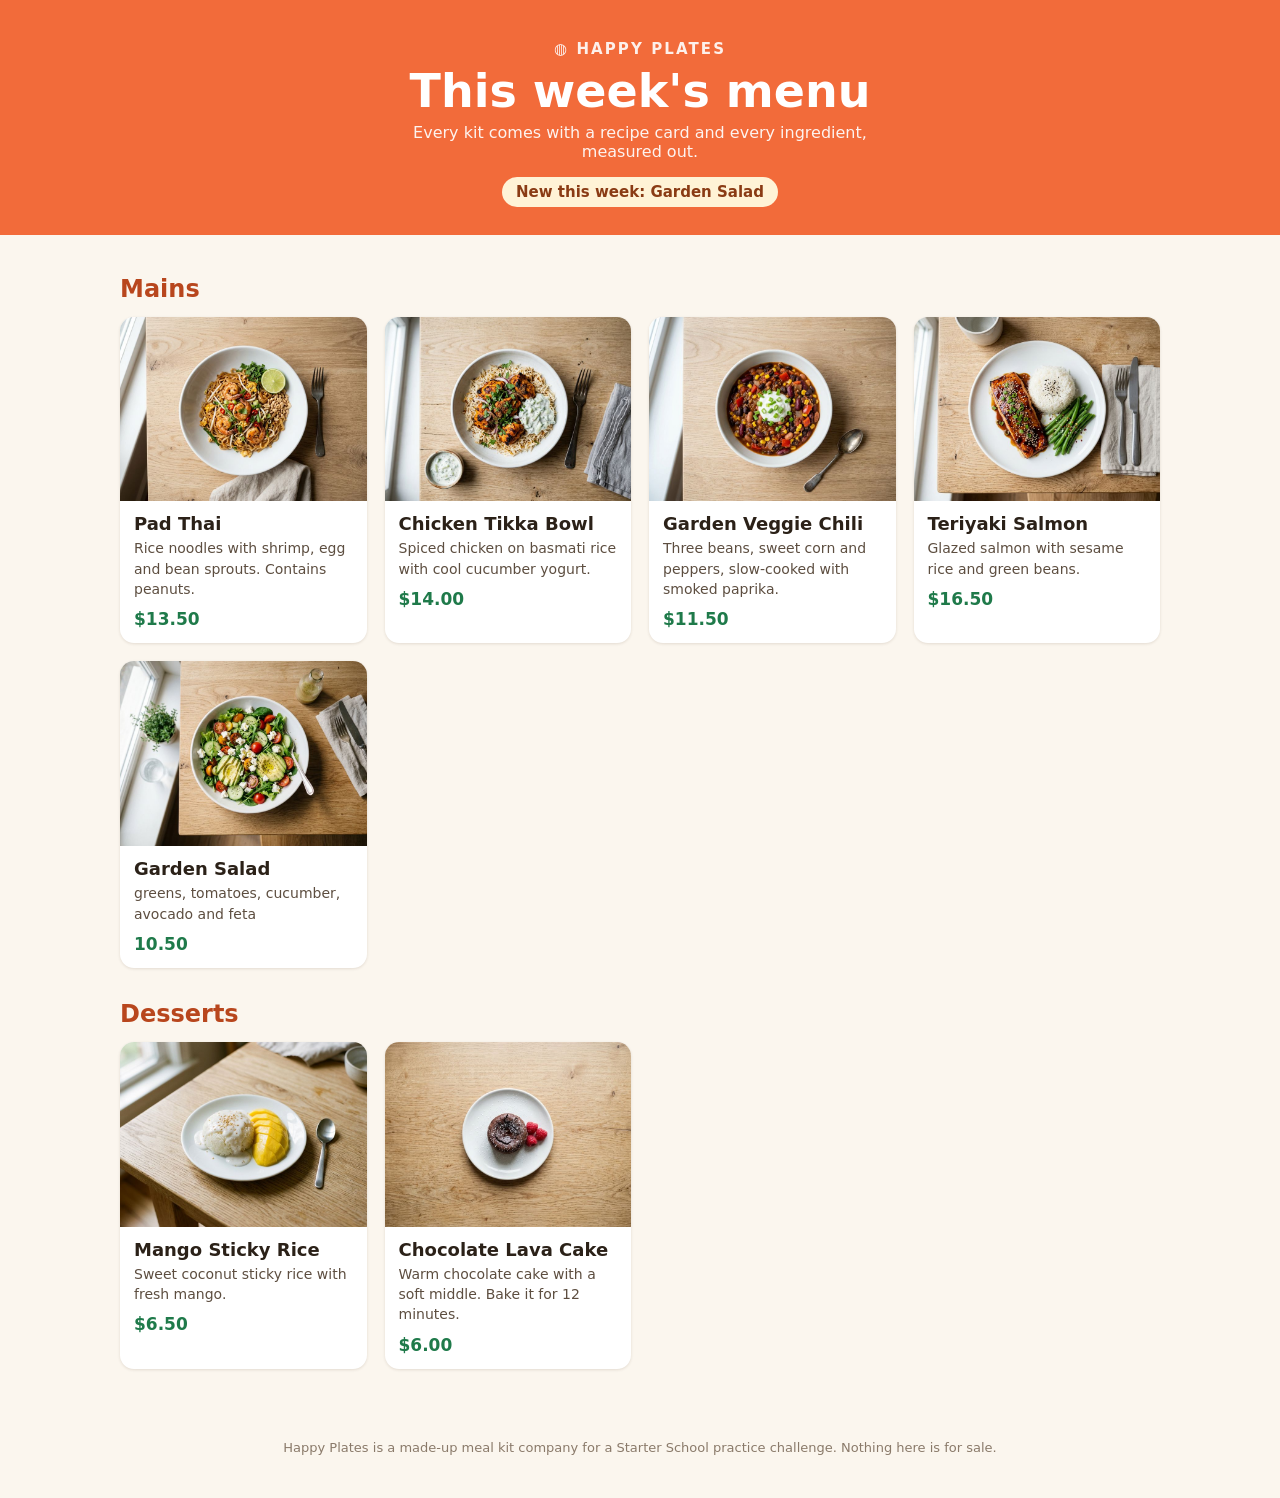
==== index.html @ 40142091 "removed dollar sign to the Garden Salad menu" ====
<!DOCTYPE html>
<html lang="en">
<head>
  <meta charset="utf-8">
  <meta name="viewport" content="width=device-width, initial-scale=1">
  <meta name="robots" content="noindex">
  <title>Happy Plates · This week's menu</title>
  <link rel="stylesheet" href="style.css">
</head>
<body>
  <header class="top">
    <p class="logo">Happy Plates</p>
    <h1>This week's menu</h1>
    <p class="sub">Every kit comes with a recipe card and every ingredient, measured out.</p>
    <p class="new">New this week: Garden Salad</p>
  </header>

  <main>
    <h2>Mains</h2>
    <section class="menu">

      <article class="dish">
        <img src="photos/pad-thai.jpg" alt="Pad thai noodles with shrimp, crushed peanuts and a lime wedge">
        <h3>Pad Thai</h3>
        <p class="desc">Rice noodles with shrimp, egg and bean sprouts. Contains peanuts.</p>
        <p class="price">$13.50</p>
      </article>

      <article class="dish">
        <img src="photos/chicken-tikka-bowl.jpg" alt="Spiced chicken tikka over basmati rice with cucumber yogurt">
        <h3>Chicken Tikka Bowl</h3>
        <p class="desc">Spiced chicken on basmati rice with cool cucumber yogurt.</p>
        <p class="price">$14.00</p>
      </article>

      <article class="dish">
        <img src="photos/veggie-chili.jpg" alt="A bowl of three-bean chili with corn, peppers and sour cream">
        <h3>Garden Veggie Chili</h3>
        <p class="desc">Three beans, sweet corn and peppers, slow-cooked with smoked paprika.</p>
        <p class="price">$11.50</p>
      </article>

      <article class="dish">
        <img src="photos/teriyaki-salmon.jpg" alt="Glazed salmon with sesame seeds, white rice and green beans">
        <h3>Teriyaki Salmon</h3>
        <p class="desc">Glazed salmon with sesame rice and green beans.</p>
        <p class="price">$16.50</p>
      </article>

      <article class="dish">
        <img src="photos/garden-salad.jpg" alt="Fresh garden salad with avocado, cherry tomatoes, cucumber, and feta cheese on a wooden table">
        <h3>Garden Salad</h3>
        <p class="desc">greens, tomatoes, cucumber, avocado and feta</p>
        <p class="price">10.50</p>
      </article>
      
      <!-- END OF MAINS: add new mains above this line -->
    </section>

    <h2>Desserts</h2>
    <section class="menu">

      <article class="dish">
        <img src="photos/mango-sticky-rice.jpg" alt="Mango slices next to sticky rice with coconut sauce">
        <h3>Mango Sticky Rice</h3>
        <p class="desc">Sweet coconut sticky rice with fresh mango.</p>
        <p class="price">$6.50</p>
      </article>

      <article class="dish">
        <img src="photos/lava-cake.jpg" alt="A small chocolate lava cake with powdered sugar and raspberries">
        <h3>Chocolate Lava Cake</h3>
        <p class="desc">Warm chocolate cake with a soft middle. Bake it for 12 minutes.</p>
        <p class="price">$6.00</p>
      </article>

    </section>
  </main>

  <footer>
    <p>Happy Plates is a made-up meal kit company for a Starter School practice challenge. Nothing here is for sale.</p>
  </footer>
</body>
</html>
---- style.css ----
/* Happy Plates menu · a made-up meal kit company for a Starter School practice challenge */
* { box-sizing: border-box; }
body { margin: 0; font-family: system-ui, -apple-system, "Segoe UI", Roboto, sans-serif; color: #2b2118; background: #fbf6ee; }
.top { text-align: center; padding: 40px 20px 28px; background: #f26b3a; color: #fff; }
.logo { margin: 0; font-weight: 800; font-size: 15px; letter-spacing: .14em; text-transform: uppercase; opacity: .9; }
.logo::before { content: "◍ "; }
h1 { margin: 8px 0 6px; font-size: clamp(30px, 6vw, 46px); line-height: 1.1; }
.sub { margin: 0 auto; max-width: 520px; font-size: 16px; opacity: .92; }
.new { display: inline-block; margin: 16px 0 0; padding: 6px 14px; border-radius: 99px; background: #fff3d6; color: #8a3b14; font-weight: 700; font-size: 15px; }
main { max-width: 1080px; margin: 0 auto; padding: 8px 20px 40px; }
h2 { margin: 32px 0 14px; font-size: 24px; color: #b8461d; }
.menu { display: grid; grid-template-columns: repeat(auto-fill, minmax(240px, 1fr)); gap: 18px; }
.dish { background: #fff; border-radius: 14px; overflow: hidden; box-shadow: 0 1px 3px rgba(60, 35, 10, .12); }
.dish img { display: block; width: 100%; aspect-ratio: 4 / 3; object-fit: cover; background: #eadfce; }
.dish h3 { margin: 12px 14px 4px; font-size: 18px; }
.desc { margin: 0 14px; font-size: 14px; line-height: 1.45; color: #5d4e40; }
.price { margin: 10px 14px 14px; font-weight: 800; font-size: 17px; color: #1f7a4a; }
footer { text-align: center; padding: 18px 20px 30px; font-size: 13px; color: #8a7a6a; }
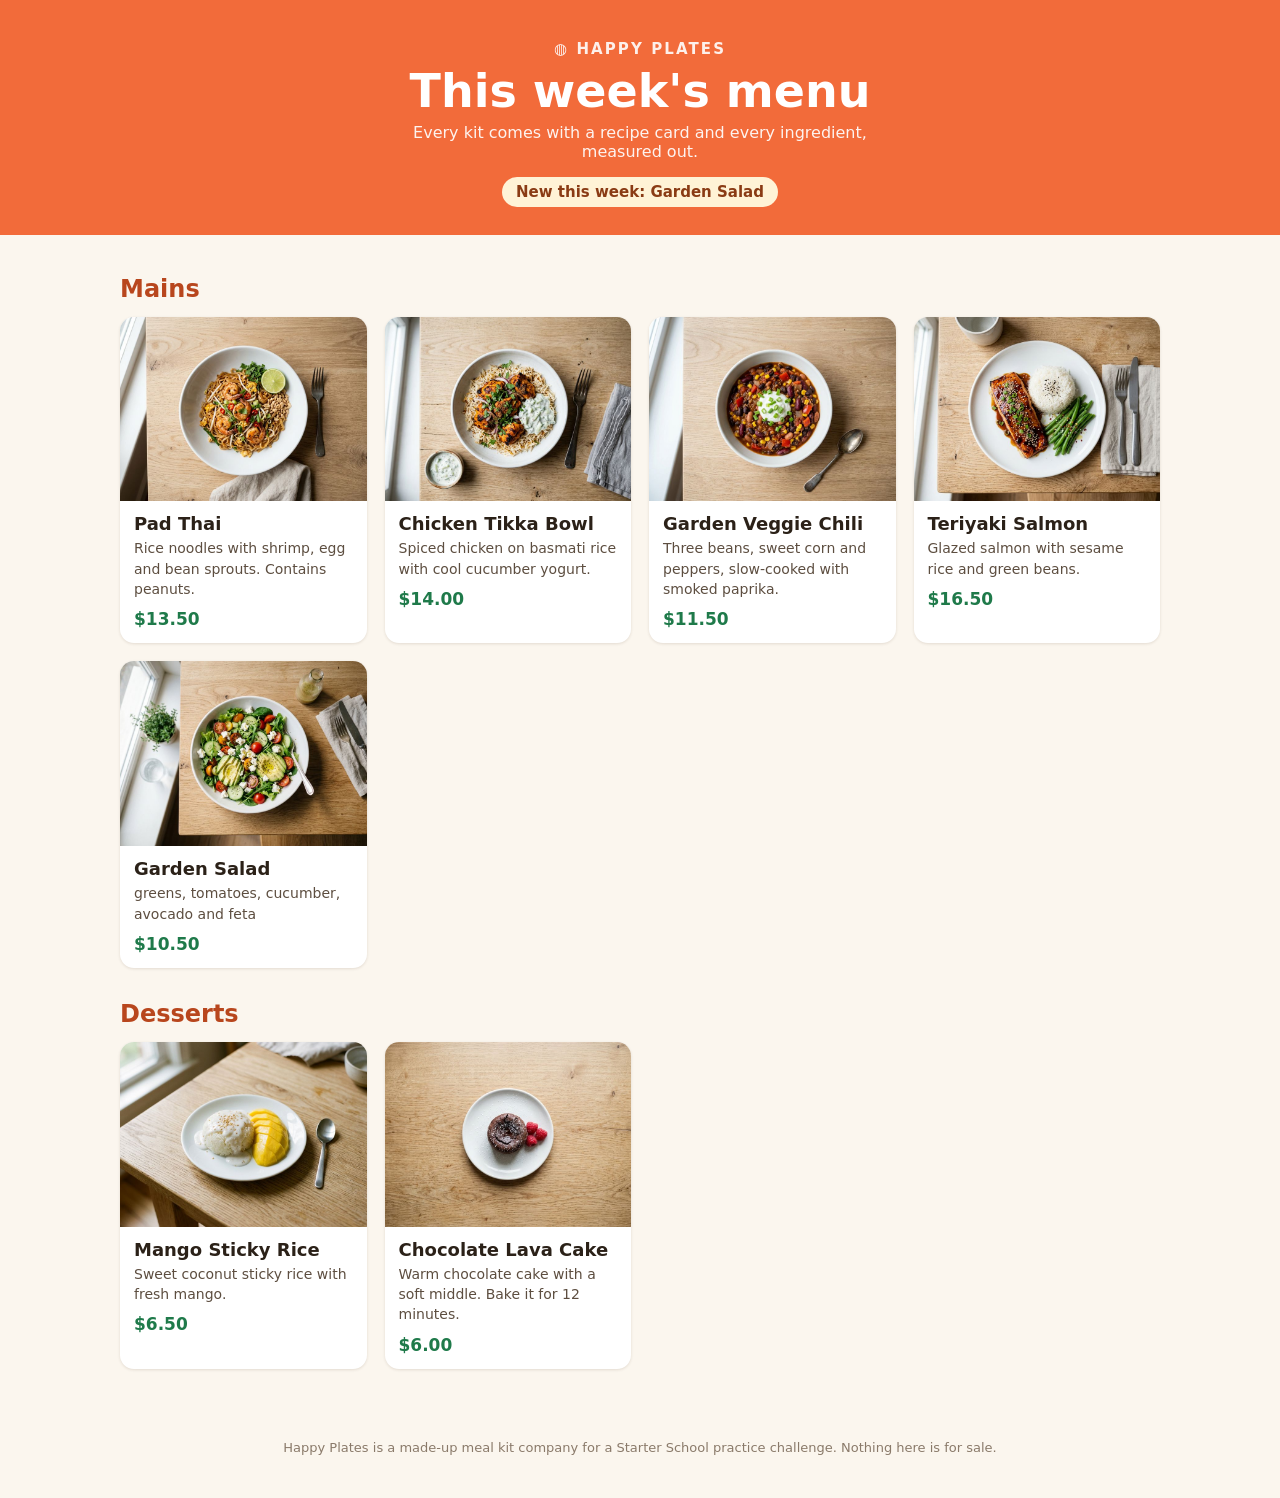
==== commit 26c4adb9: "added dollar sign again in the garden salad price" ====
--- a/index.html
+++ b/index.html
@@ -51,7 +51,7 @@
         <img src="photos/garden-salad.jpg" alt="Fresh garden salad with avocado, cherry tomatoes, cucumber, and feta cheese on a wooden table">
         <h3>Garden Salad</h3>
         <p class="desc">greens, tomatoes, cucumber, avocado and feta</p>
-        <p class="price">10.50</p>
+        <p class="price">$10.50</p>
       </article>
       
       <!-- END OF MAINS: add new mains above this line -->
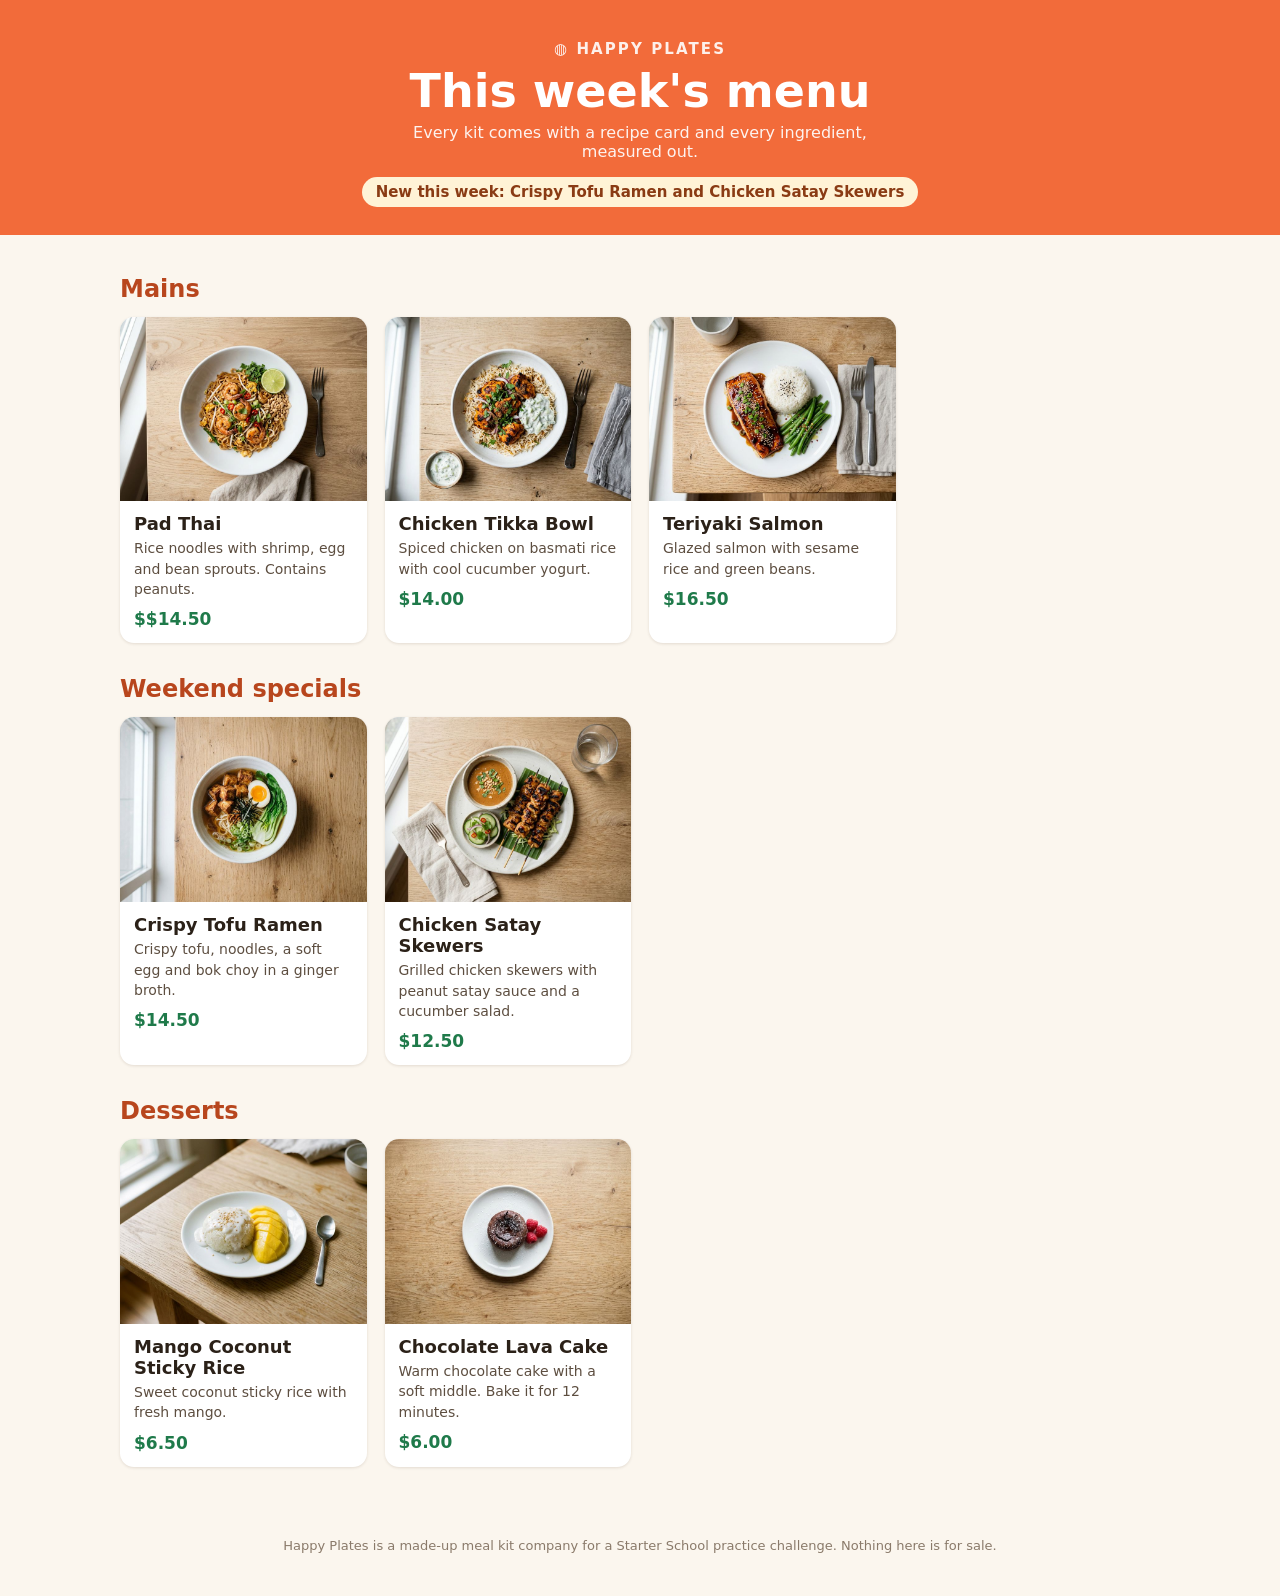
==== commit 16f85e2a: "Fix review problems: Tofu ramen, pad thai price, alt text to skewers, add peanut desc in skewers, an" ====
--- a/index.html
+++ b/index.html
@@ -1,4 +1,4 @@
-<!DOCTYPE html>
+ <!DOCTYPE html>
 <html lang="en">
 <head>
   <meta charset="utf-8">
@@ -12,7 +12,7 @@
     <p class="logo">Happy Plates</p>
     <h1>This week's menu</h1>
     <p class="sub">Every kit comes with a recipe card and every ingredient, measured out.</p>
-    <p class="new">New this week: Garden Salad</p>
+    <p class="new">New this week: Crispy Tofu Ramen and Chicken Satay Skewers</p>
   </header>
 
   <main>
@@ -23,7 +23,7 @@
         <img src="photos/pad-thai.jpg" alt="Pad thai noodles with shrimp, crushed peanuts and a lime wedge">
         <h3>Pad Thai</h3>
         <p class="desc">Rice noodles with shrimp, egg and bean sprouts. Contains peanuts.</p>
-        <p class="price">$13.50</p>
+        <p class="price">$$14.50</p>
       </article>
 
       <article class="dish">
@@ -34,27 +34,32 @@
       </article>
 
       <article class="dish">
-        <img src="photos/veggie-chili.jpg" alt="A bowl of three-bean chili with corn, peppers and sour cream">
-        <h3>Garden Veggie Chili</h3>
-        <p class="desc">Three beans, sweet corn and peppers, slow-cooked with smoked paprika.</p>
-        <p class="price">$11.50</p>
-      </article>
-
-      <article class="dish">
         <img src="photos/teriyaki-salmon.jpg" alt="Glazed salmon with sesame seeds, white rice and green beans">
         <h3>Teriyaki Salmon</h3>
         <p class="desc">Glazed salmon with sesame rice and green beans.</p>
         <p class="price">$16.50</p>
       </article>
 
+      <!-- END OF MAINS: add new mains above this line -->
+    </section>
+
+    <h2>Weekend specials</h2>
+    <section class="menu">
+
       <article class="dish">
-        <img src="photos/garden-salad.jpg" alt="Fresh garden salad with avocado, cherry tomatoes, cucumber, and feta cheese on a wooden table">
-        <h3>Garden Salad</h3>
-        <p class="desc">greens, tomatoes, cucumber, avocado and feta</p>
-        <p class="price">$10.50</p>
+        <img src="photos/tofu-ramen.jpg" alt="A bowl of ramen with crispy tofu, a soft egg and bok choy">
+        <h3>Crispy Tofu Ramen</h3>
+        <p class="desc">Crispy tofu, noodles, a soft egg and bok choy in a ginger broth.</p>
+        <p class="price">$14.50</p>
       </article>
-      
-      <!-- END OF MAINS: add new mains above this line -->
+
+      <article class="dish">
+        <img src="photos/satay-skewers.jpg" alt="A grilled chicken satay skewers served with satay peanut sauce and cucumber salad">
+        <h3>Chicken Satay Skewers</h3>
+        <p class="desc">Grilled chicken skewers with peanut satay sauce and a cucumber salad.</p>
+        <p class="price">$12.50</p>
+      </article>
+
     </section>
 
     <h2>Desserts</h2>
@@ -62,7 +67,7 @@
 
       <article class="dish">
         <img src="photos/mango-sticky-rice.jpg" alt="Mango slices next to sticky rice with coconut sauce">
-        <h3>Mango Sticky Rice</h3>
+        <h3>Mango Coconut Sticky Rice</h3>
         <p class="desc">Sweet coconut sticky rice with fresh mango.</p>
         <p class="price">$6.50</p>
       </article>
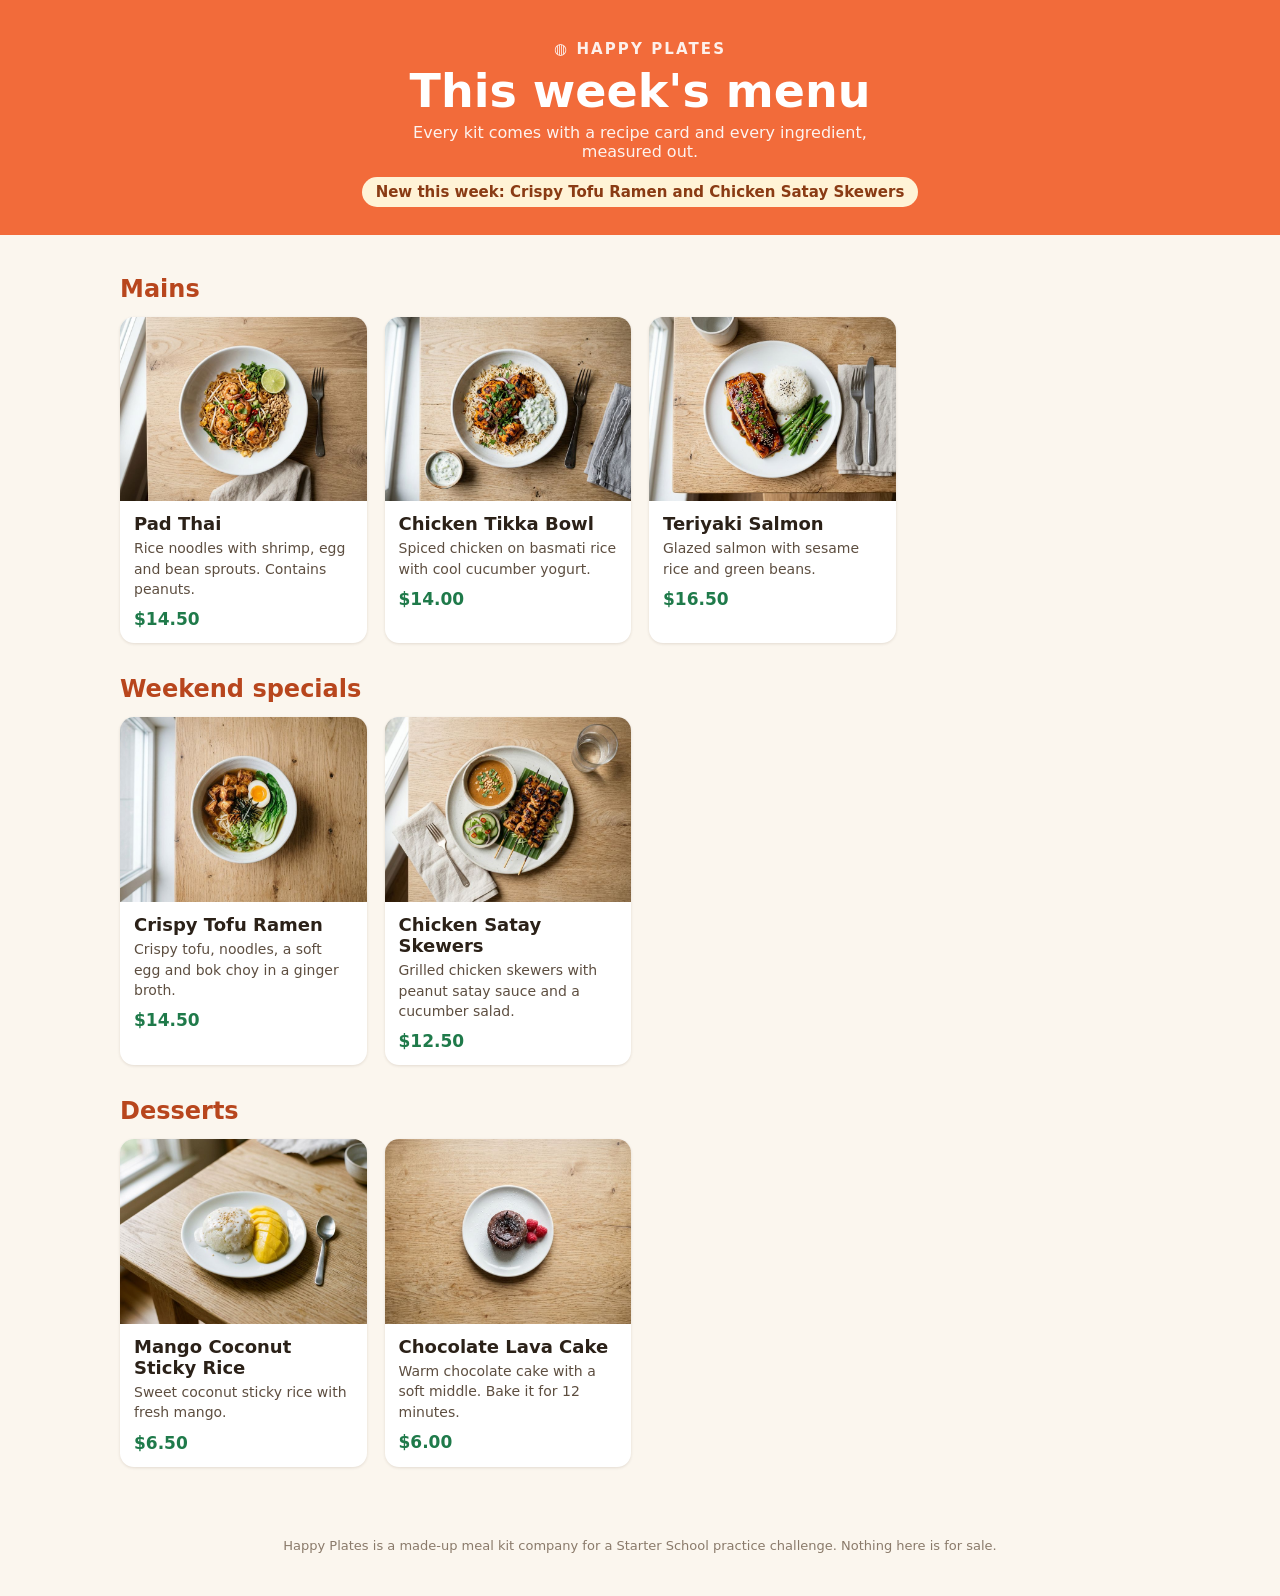
==== commit c3678e4e: "remove the double dollar sign in pad thai" ====
--- a/index.html
+++ b/index.html
@@ -23,7 +23,7 @@
         <img src="photos/pad-thai.jpg" alt="Pad thai noodles with shrimp, crushed peanuts and a lime wedge">
         <h3>Pad Thai</h3>
         <p class="desc">Rice noodles with shrimp, egg and bean sprouts. Contains peanuts.</p>
-        <p class="price">$$14.50</p>
+        <p class="price">$14.50</p>
       </article>
 
       <article class="dish">
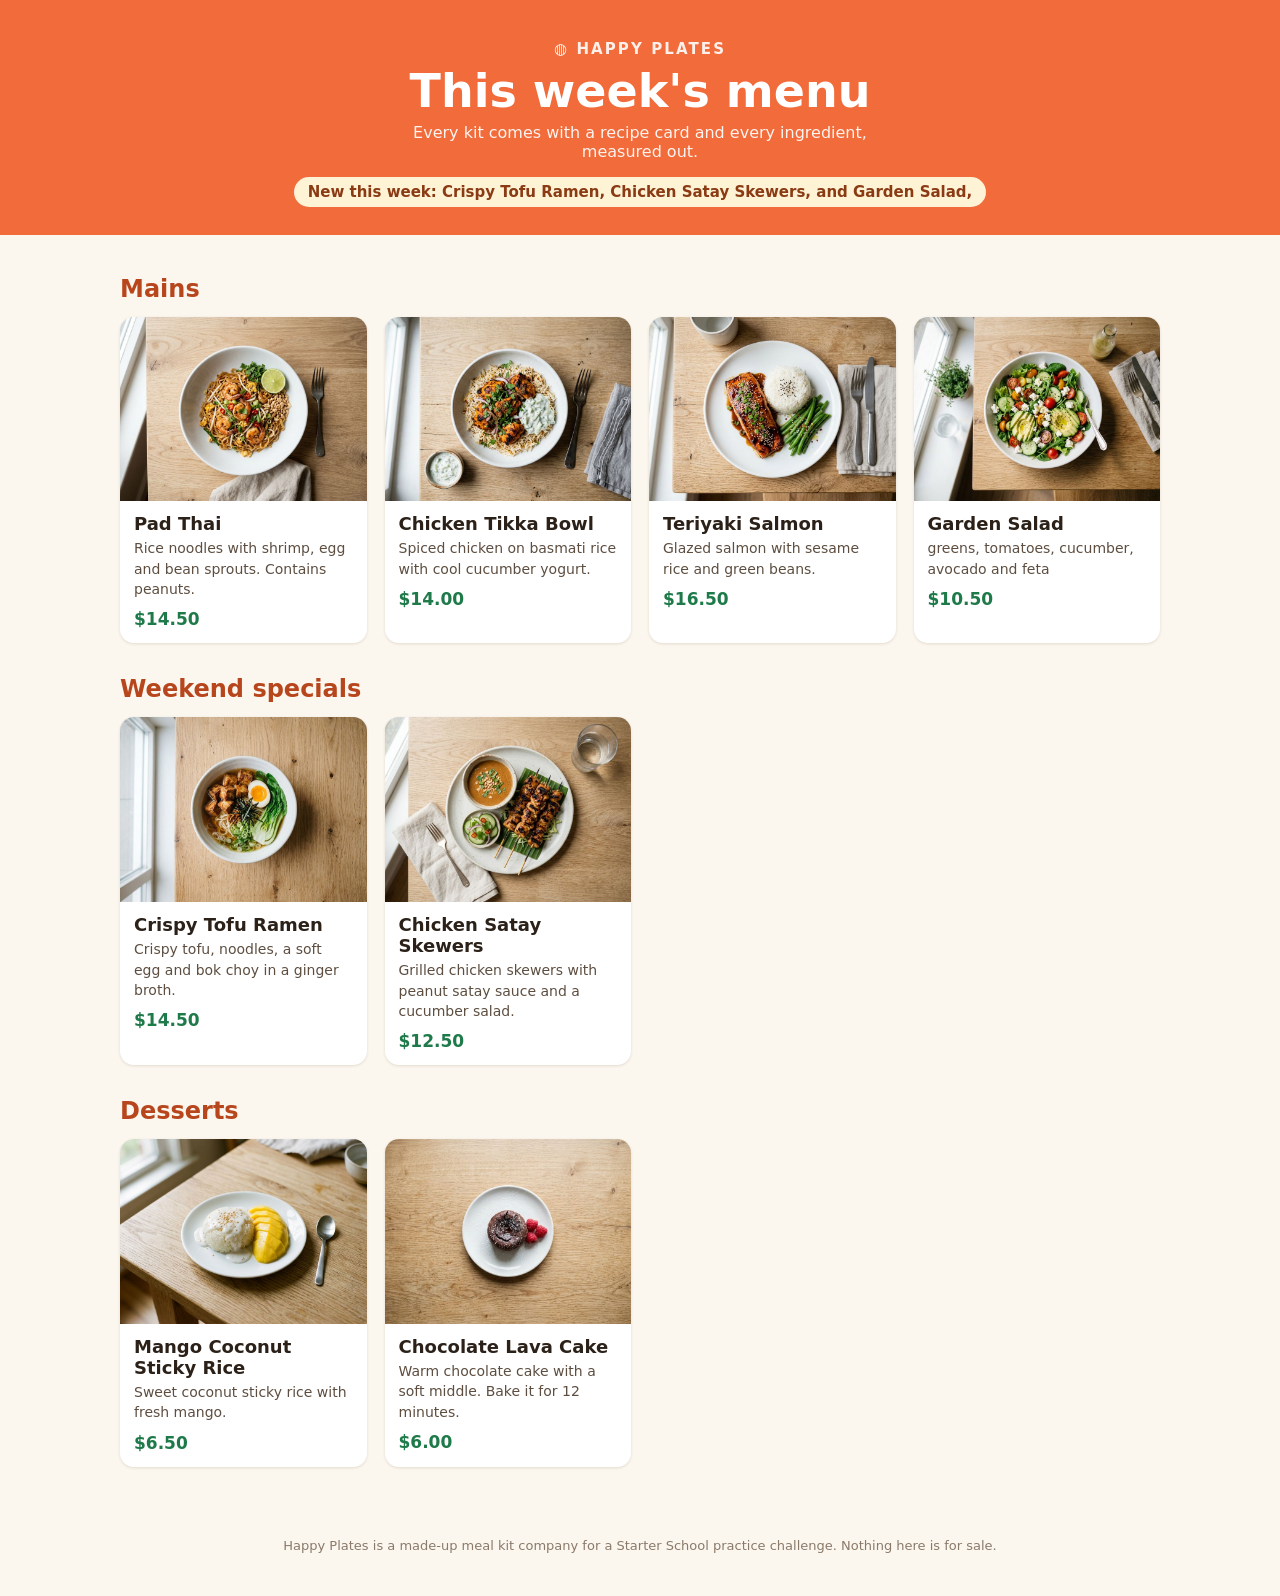
==== commit 47d23ad9: "Merge branch 'main' into add-dish-aubrey" ====
--- a/index.html
+++ b/index.html
@@ -12,7 +12,7 @@
     <p class="logo">Happy Plates</p>
     <h1>This week's menu</h1>
     <p class="sub">Every kit comes with a recipe card and every ingredient, measured out.</p>
-    <p class="new">New this week: Crispy Tofu Ramen and Chicken Satay Skewers</p>
+    <p class="new">New this week: Crispy Tofu Ramen, Chicken Satay Skewers, and Garden Salad, </p>
   </header>
 
   <main>
@@ -40,6 +40,13 @@
         <p class="price">$16.50</p>
       </article>
 
+      <article class="dish">
+        <img src="photos/garden-salad.jpg" alt="Fresh garden salad with avocado, cherry tomatoes, cucumber, and feta cheese on a wooden table">
+        <h3>Garden Salad</h3>
+        <p class="desc">greens, tomatoes, cucumber, avocado and feta</p>
+        <p class="price">$10.50</p>
+      </article>
+      
       <!-- END OF MAINS: add new mains above this line -->
     </section>
 
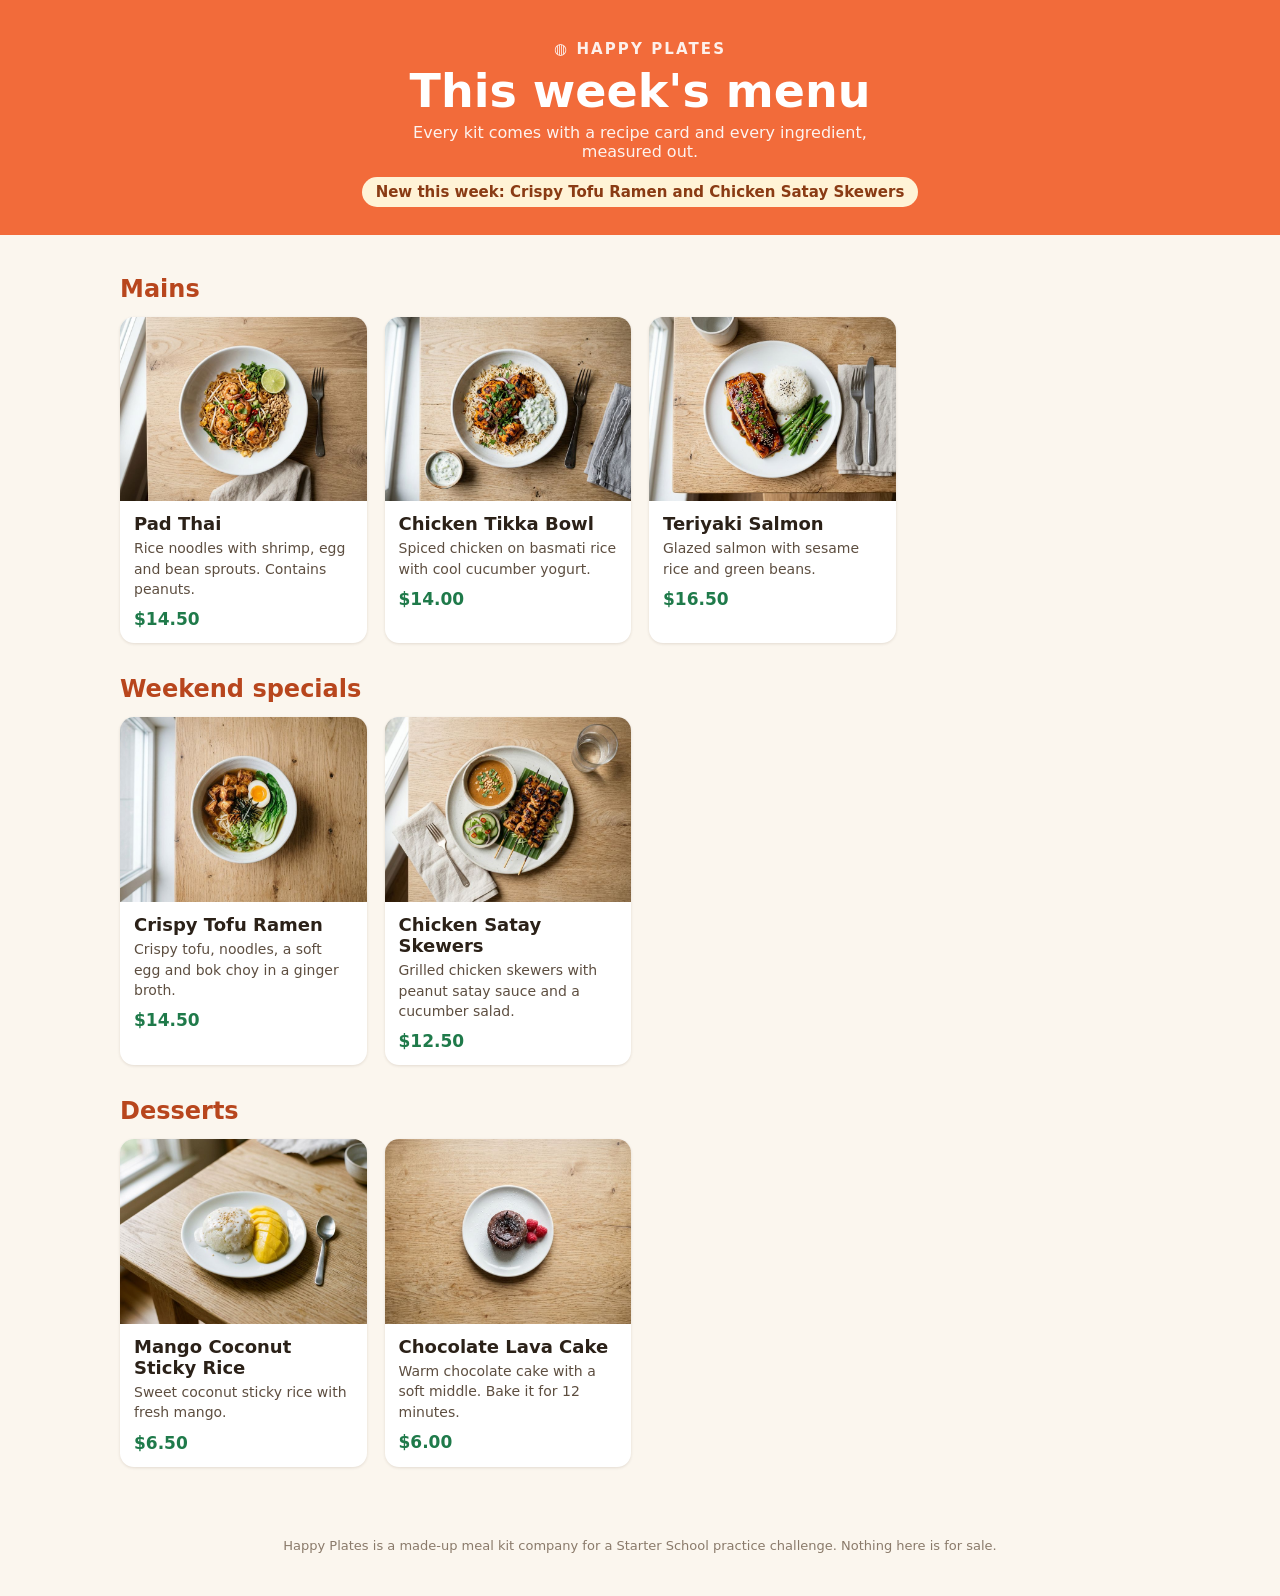
==== commit 32e65550: "Revert " Add Garden Salad at $10.50"" ====
--- a/index.html
+++ b/index.html
@@ -12,7 +12,7 @@
     <p class="logo">Happy Plates</p>
     <h1>This week's menu</h1>
     <p class="sub">Every kit comes with a recipe card and every ingredient, measured out.</p>
-    <p class="new">New this week: Crispy Tofu Ramen, Chicken Satay Skewers, and Garden Salad, </p>
+    <p class="new">New this week: Crispy Tofu Ramen and Chicken Satay Skewers</p>
   </header>
 
   <main>
@@ -40,13 +40,6 @@
         <p class="price">$16.50</p>
       </article>
 
-      <article class="dish">
-        <img src="photos/garden-salad.jpg" alt="Fresh garden salad with avocado, cherry tomatoes, cucumber, and feta cheese on a wooden table">
-        <h3>Garden Salad</h3>
-        <p class="desc">greens, tomatoes, cucumber, avocado and feta</p>
-        <p class="price">$10.50</p>
-      </article>
-      
       <!-- END OF MAINS: add new mains above this line -->
     </section>
 
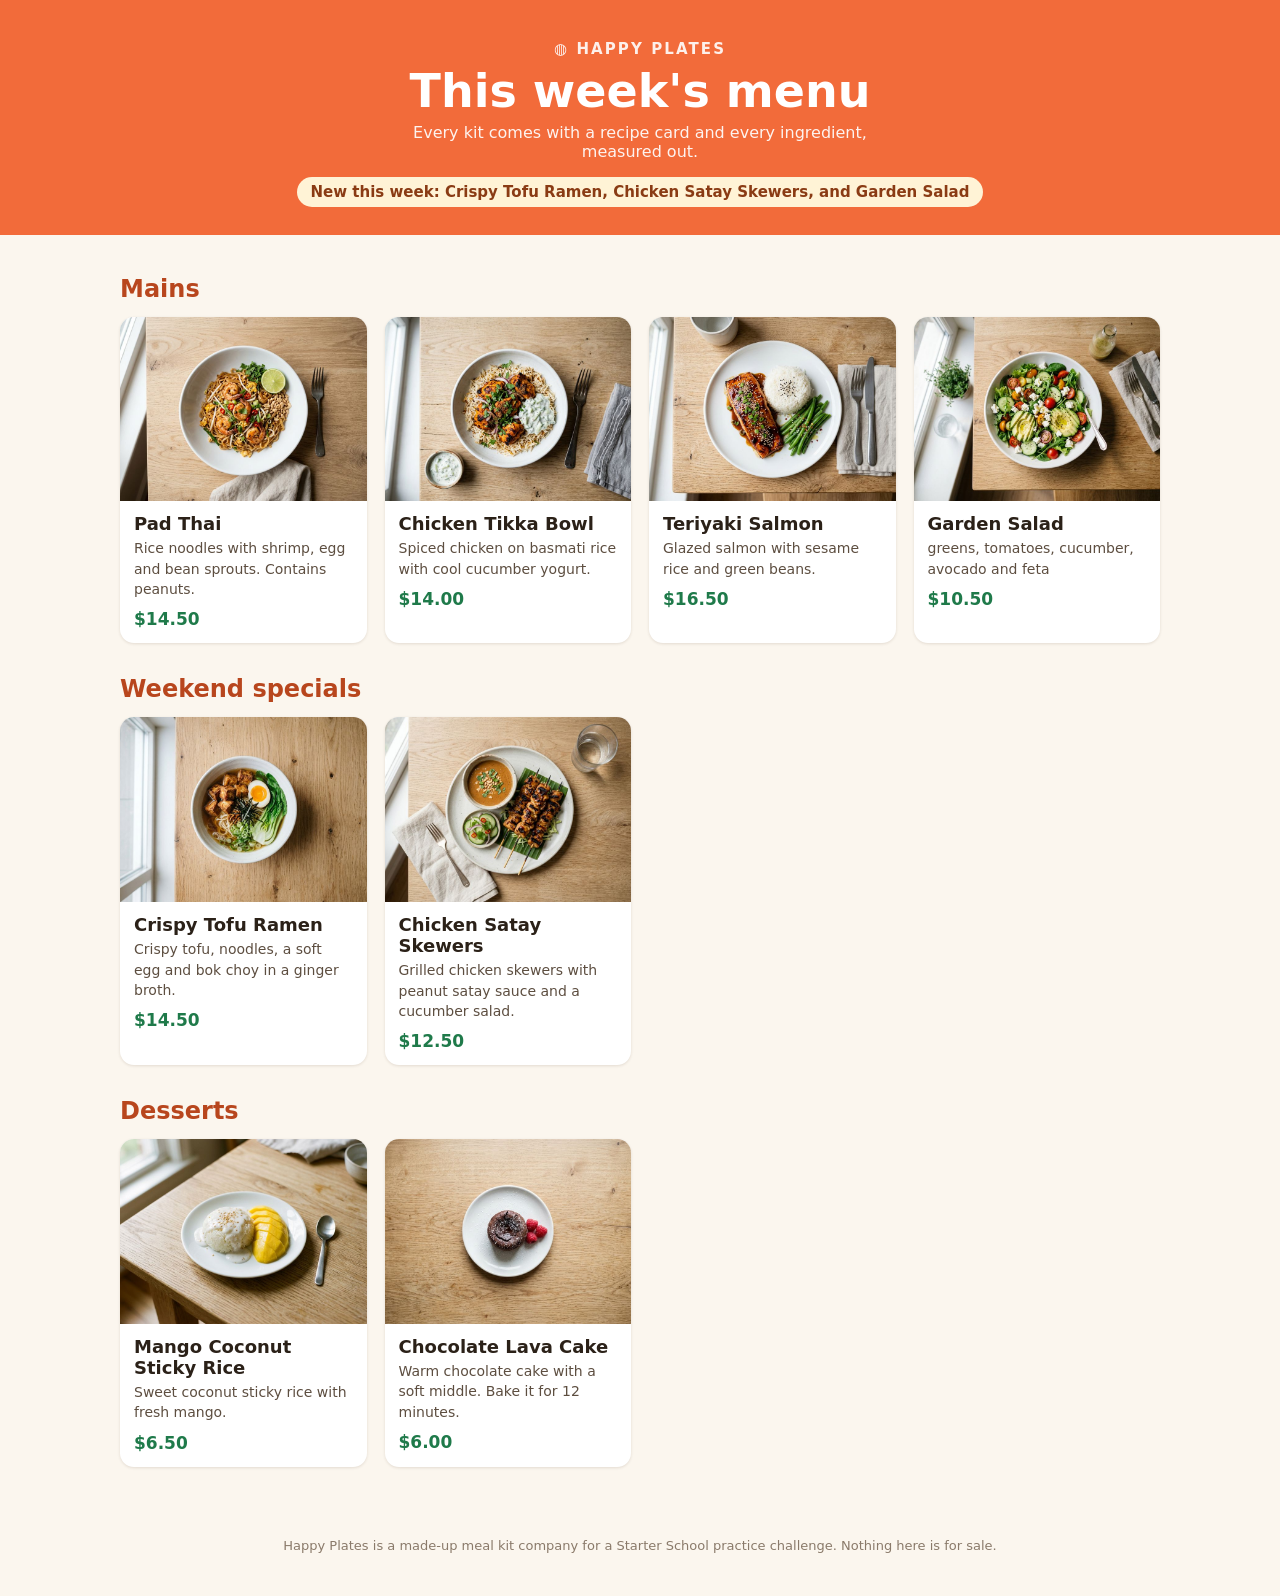
==== commit 47894677: "remove the , in the garden salad" ====
--- a/index.html
+++ b/index.html
@@ -12,7 +12,7 @@
     <p class="logo">Happy Plates</p>
     <h1>This week's menu</h1>
     <p class="sub">Every kit comes with a recipe card and every ingredient, measured out.</p>
-    <p class="new">New this week: Crispy Tofu Ramen and Chicken Satay Skewers</p>
+    <p class="new">New this week: Crispy Tofu Ramen, Chicken Satay Skewers, and Garden Salad </p>
   </header>
 
   <main>
@@ -40,6 +40,13 @@
         <p class="price">$16.50</p>
       </article>
 
+      <article class="dish">
+        <img src="photos/garden-salad.jpg" alt="Fresh garden salad with avocado, cherry tomatoes, cucumber, and feta cheese on a wooden table">
+        <h3>Garden Salad</h3>
+        <p class="desc">greens, tomatoes, cucumber, avocado and feta</p>
+        <p class="price">$10.50</p>
+      </article>
+      
       <!-- END OF MAINS: add new mains above this line -->
     </section>
 
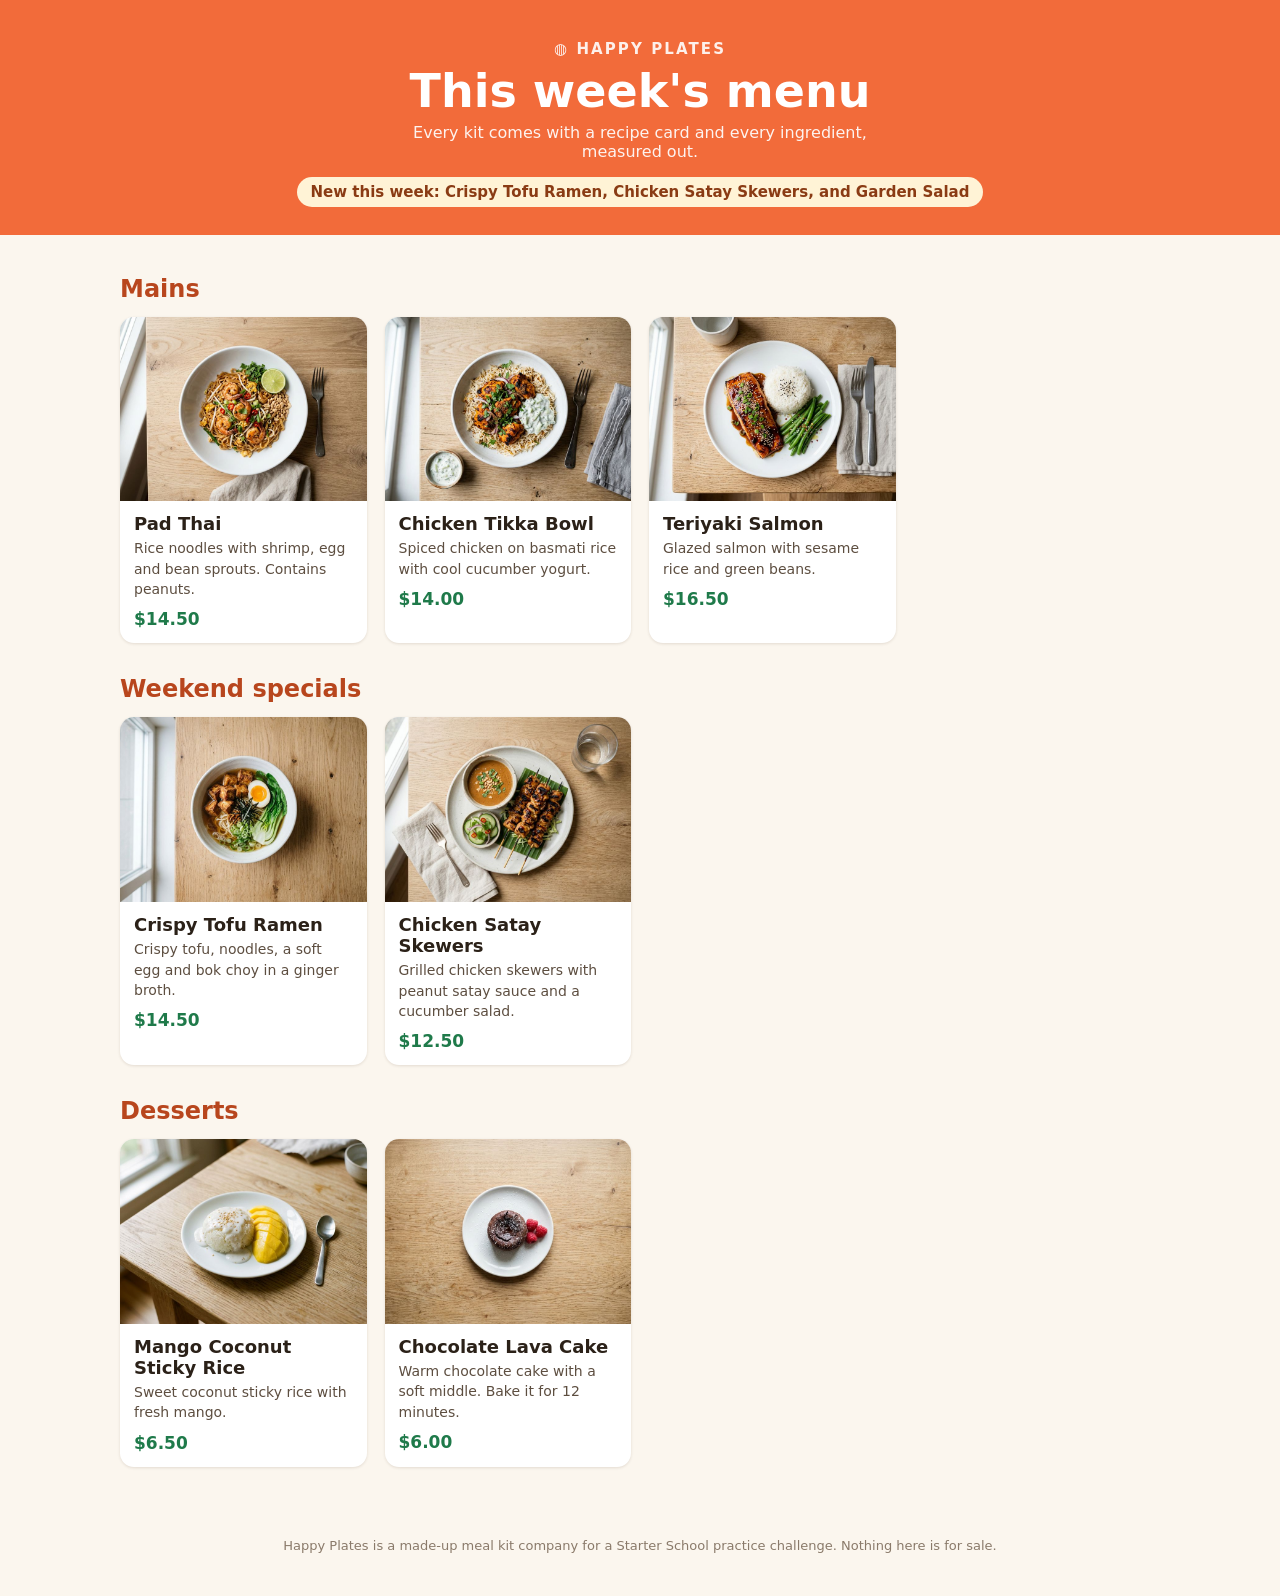
==== commit ea7125f9: "Merge branch 'main' into revert-1-add-dish-aubrey" ====
--- a/index.html
+++ b/index.html
@@ -40,13 +40,6 @@
         <p class="price">$16.50</p>
       </article>
 
-      <article class="dish">
-        <img src="photos/garden-salad.jpg" alt="Fresh garden salad with avocado, cherry tomatoes, cucumber, and feta cheese on a wooden table">
-        <h3>Garden Salad</h3>
-        <p class="desc">greens, tomatoes, cucumber, avocado and feta</p>
-        <p class="price">$10.50</p>
-      </article>
-      
       <!-- END OF MAINS: add new mains above this line -->
     </section>
 
